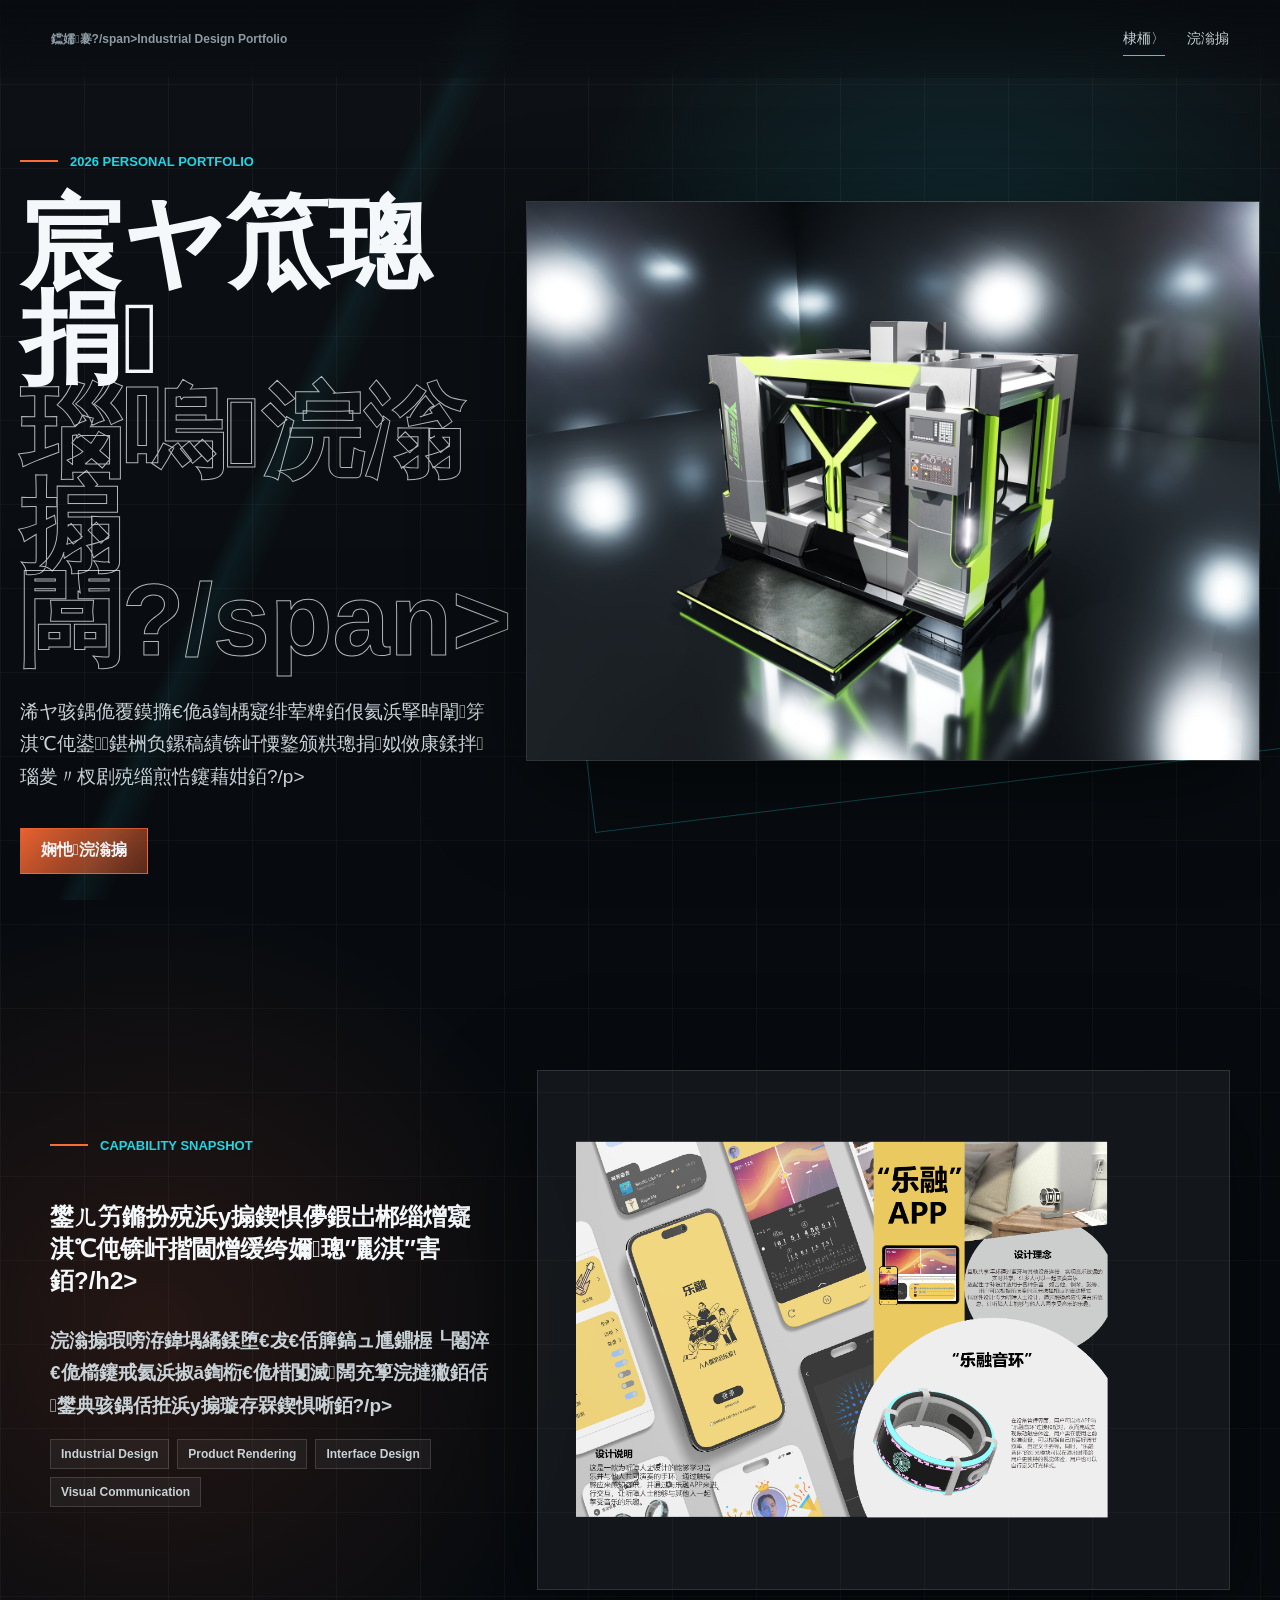
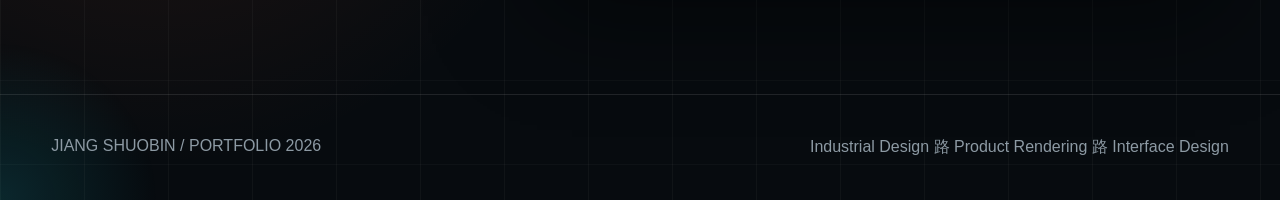
==== index.html @ 7f0d86ca "Add files via upload" ====
﻿<!doctype html>
<html lang="zh-CN">
<head>
  <meta charset="utf-8">
  <meta name="viewport" content="width=device-width, initial-scale=1">
  <title>钂嬬褰?| Industrial Design Portfolio 2026</title>
  <link rel="stylesheet" href="site.css">
</head>
<body>
  <header class="site-header">
    <a class="brand" href="index.html"><span>钂嬬褰?/span><span>Industrial Design Portfolio</span></a>
    <nav class="nav">
      <a class="active" href="index.html">棣栭〉</a>
      <a href="projects.html">浣滃搧</a>
    </nav>
  </header>

  <main class="page">
    <section class="hero">
      <div class="hero-copy reveal">
        <div class="eyebrow">2026 PERSONAL PORTFOLIO</div>
        <h1>宸ヤ笟璁捐<span>瑙嗚浣滃搧闆?/span></h1>
        <p class="lead">浠ヤ骇鍝佹覆鏌撱€佹ā鍧楀寲绯荤粺銆佷氦浜掔晫闈笌淇℃伅鍙鍖栦负鏍稿績锛屽憟鐜颁粠璁捐姒傚康鍒拌瑙夎〃杈剧殑缁煎悎鑳藉姏銆?/p>
        <div class="hero-actions">
          <a class="button primary" href="projects.html">娴忚浣滃搧</a>
        </div>
      </div>
      <div class="hero-visual reveal">
        <div class="orbital"></div>
        <div class="hero-frame" data-parallax="0.025">
          <img src="p01-cnc-hero.jpg" alt="鏁版帶鏈哄簥鍦烘櫙娓叉煋鍥?>
        </div>
        <div class="metrics">
          <div class="metric"><strong>06</strong><span>Selected Works</span></div>
          <div class="metric"><strong>3D</strong><span>Modeling & Rendering</span></div>
          <div class="metric"><strong>UX</strong><span>Product Interaction</span></div>
        </div>
      </div>
    </section>

    <section class="section feature reveal">
      <div>
        <div class="eyebrow">CAPABILITY SNAPSHOT</div>
        <h2>鐢ㄦ竻鏅扮殑浜у搧鍥惧儚鍜岀郴缁熷寲淇℃伅锛屽揩閫熷缓绔嬭璁″彲淇″害銆?/h2>
        <p class="lead">浣滃搧瑕嗙洊鍏堣繘鍒堕€犮€佸簲鎬ュ尰鐤楃┖闂淬€佹櫤鑳戒氦浜掓ā鍧椼€佹棤闅滅闊充箰浣撻獙銆佸鐢典骇鍝佸拰浜у搧璇存槑鍥惧唽銆?/p>
        <div class="tags">
          <span class="tag">Industrial Design</span>
          <span class="tag">Product Rendering</span>
          <span class="tag">Interface Design</span>
          <span class="tag">Visual Communication</span>
        </div>
      </div>
      <div class="feature-frame contain">
        <img src="p04-acoustic-system.png" alt="涔愯瀺闊崇幆绯荤粺璁捐">
      </div>
    </section>
  </main>

  <footer class="site-footer">
    <span>JIANG SHUOBIN / PORTFOLIO 2026</span>
    <span>Industrial Design 路 Product Rendering 路 Interface Design</span>
  </footer>
  <script src="site.js"></script>
</body>
</html>
---- site.css ----
:root {
  --bg: #070b0f;
  --panel: rgba(18, 26, 33, 0.72);
  --panel-strong: rgba(23, 34, 43, 0.92);
  --line: rgba(143, 226, 235, 0.18);
  --text: #f5f8fa;
  --muted: #8d9aa4;
  --soft: #c9d2d7;
  --cyan: #21d6e3;
  --orange: #ff6b35;
  --gold: #d6b16c;
  --max: 1180px;
}

* {
  box-sizing: border-box;
}

html {
  background: var(--bg);
  color: var(--text);
  font-family: "Inter", "Segoe UI", "Microsoft YaHei UI", "Microsoft YaHei", sans-serif;
  scroll-behavior: smooth;
}

body {
  margin: 0;
  min-height: 100vh;
  background:
    linear-gradient(90deg, rgba(255,255,255,0.035) 1px, transparent 1px) 0 0 / 84px 84px,
    linear-gradient(rgba(255,255,255,0.028) 1px, transparent 1px) 0 0 / 84px 84px,
    radial-gradient(circle at 75% 18%, rgba(33, 214, 227, 0.16), transparent 32vw),
    radial-gradient(circle at 12% 74%, rgba(255, 107, 53, 0.12), transparent 34vw),
    var(--bg);
  overflow-x: hidden;
}

body::before {
  content: "";
  position: fixed;
  inset: 0;
  pointer-events: none;
  background:
    linear-gradient(115deg, transparent 0 28%, rgba(33, 214, 227, 0.11) 29%, transparent 31% 100%),
    linear-gradient(rgba(255,255,255,0.035), rgba(255,255,255,0));
  mix-blend-mode: screen;
  opacity: 0.65;
  animation: scan 8s ease-in-out infinite alternate;
  z-index: 0;
}

a {
  color: inherit;
  text-decoration: none;
}

img {
  display: block;
  max-width: 100%;
}

.site-header {
  position: fixed;
  top: 0;
  left: 0;
  right: 0;
  z-index: 50;
  display: flex;
  align-items: center;
  justify-content: space-between;
  gap: 24px;
  padding: 22px clamp(20px, 4vw, 54px);
  background: linear-gradient(rgba(7, 11, 15, 0.84), rgba(7, 11, 15, 0.22));
  backdrop-filter: blur(16px);
}

.brand {
  display: grid;
  gap: 2px;
  font-weight: 800;
  letter-spacing: 0;
}

.brand span:last-child {
  color: var(--muted);
  font-size: 12px;
  font-weight: 600;
}

.nav {
  display: flex;
  align-items: center;
  gap: 22px;
  color: var(--soft);
  font-size: 14px;
}

.nav a {
  position: relative;
  padding: 8px 0;
}

.nav a::after {
  content: "";
  position: absolute;
  left: 0;
  right: 0;
  bottom: 0;
  height: 1px;
  background: var(--cyan);
  transform: scaleX(0);
  transform-origin: left;
  transition: transform 220ms ease;
}

.nav a:hover::after,
.nav a.active::after {
  transform: scaleX(1);
}

.page {
  position: relative;
  z-index: 1;
}

.section {
  width: min(var(--max), calc(100% - 40px));
  margin: 0 auto;
  padding: 104px 0;
}

.hero {
  min-height: 100vh;
  display: grid;
  grid-template-columns: minmax(320px, 0.78fr) minmax(360px, 1.22fr);
  align-items: center;
  gap: 36px;
  width: min(1240px, calc(100% - 40px));
  margin: 0 auto;
  padding: 120px 0 64px;
}

.hero-copy {
  padding: 28px 0;
}

.eyebrow {
  display: inline-flex;
  align-items: center;
  gap: 12px;
  margin-bottom: 28px;
  color: var(--cyan);
  font-size: 13px;
  font-weight: 800;
}

.eyebrow::before {
  content: "";
  width: 38px;
  height: 2px;
  background: var(--orange);
}

.hero h1,
.page-title h1 {
  margin: 0;
  font-size: clamp(54px, 8vw, 108px);
  line-height: 0.92;
  letter-spacing: 0;
}

.hero h1 span,
.page-title h1 span {
  display: block;
  color: transparent;
  -webkit-text-stroke: 1px rgba(245, 248, 250, 0.72);
}

.lead {
  max-width: 520px;
  margin: 28px 0 0;
  color: var(--soft);
  font-size: 19px;
  line-height: 1.72;
}

.hero-actions {
  display: flex;
  flex-wrap: wrap;
  gap: 14px;
  margin-top: 34px;
}

.button {
  display: inline-flex;
  align-items: center;
  justify-content: center;
  min-height: 46px;
  padding: 0 20px;
  border: 1px solid rgba(255,255,255,0.14);
  background: rgba(255,255,255,0.06);
  color: var(--text);
  font-weight: 800;
  transition: transform 180ms ease, border-color 180ms ease, background 180ms ease;
}

.button.primary {
  border-color: rgba(255, 107, 53, 0.7);
  background: linear-gradient(135deg, rgba(255, 107, 53, 0.9), rgba(255, 107, 53, 0.32));
}

.button:hover {
  transform: translateY(-2px);
  border-color: rgba(33, 214, 227, 0.7);
}

.hero-visual {
  position: relative;
  min-height: 620px;
  perspective: 1200px;
}

.hero-frame,
.feature-frame {
  position: relative;
  overflow: hidden;
  border: 1px solid rgba(255,255,255,0.12);
  background: rgba(255,255,255,0.05);
  box-shadow: 0 26px 100px rgba(0, 0, 0, 0.48);
}

.hero-frame {
  height: 560px;
  transform: rotateY(-8deg) rotateX(3deg);
  transform-origin: center;
}

.hero-frame img,
.feature-frame img {
  width: 100%;
  height: 100%;
  object-fit: cover;
}

.hero-frame::after,
.feature-frame::after,
.project-card::after {
  content: "";
  position: absolute;
  inset: 0;
  background: linear-gradient(110deg, transparent 0 42%, rgba(255,255,255,0.2) 48%, transparent 54% 100%);
  transform: translateX(-120%);
  animation: glint 5.8s ease-in-out infinite;
  pointer-events: none;
}

.orbital {
  position: absolute;
  border: 1px solid rgba(33, 214, 227, 0.32);
  inset: 56px -22px 30px 34px;
  transform: rotate(-7deg);
  pointer-events: none;
}

.metrics {
  position: absolute;
  left: -6px;
  bottom: 34px;
  display: grid;
  grid-template-columns: repeat(3, 1fr);
  gap: 1px;
  width: min(560px, 92%);
  border: 1px solid rgba(255,255,255,0.12);
  background: rgba(255,255,255,0.08);
  backdrop-filter: blur(18px);
}

.metric {
  padding: 18px;
  background: rgba(7, 11, 15, 0.78);
}

.metric strong {
  display: block;
  font-size: 28px;
  color: var(--text);
}

.metric span {
  color: var(--muted);
  font-size: 12px;
}

.page-title {
  width: min(var(--max), calc(100% - 40px));
  margin: 0 auto;
  padding: 154px 0 54px;
}

.page-title p {
  max-width: 740px;
}

.project-grid {
  display: grid;
  grid-template-columns: repeat(3, 1fr);
  gap: 18px;
}

.project-card {
  position: relative;
  overflow: hidden;
  min-height: 420px;
  border: 1px solid rgba(255,255,255,0.12);
  background: var(--panel);
  transition: transform 260ms ease, border-color 260ms ease;
}

.project-card:hover {
  transform: translateY(-8px);
  border-color: rgba(33, 214, 227, 0.56);
}

.project-card img {
  width: 100%;
  height: 270px;
  object-fit: cover;
  filter: saturate(0.95) contrast(1.05);
  transition: transform 500ms ease;
}

.project-card:hover img {
  transform: scale(1.05);
}

.project-card .content {
  padding: 22px;
}

.num {
  color: var(--orange);
  font-size: 13px;
  font-weight: 900;
}

.project-card h2,
.gallery-copy h2 {
  margin: 8px 0 10px;
  font-size: 28px;
  line-height: 1.18;
}

.tags {
  display: flex;
  flex-wrap: wrap;
  gap: 8px;
  margin-top: 16px;
}

.tag {
  border: 1px solid rgba(255,255,255,0.14);
  padding: 7px 10px;
  color: var(--soft);
  font-size: 12px;
  background: rgba(255,255,255,0.05);
}

.feature {
  display: grid;
  grid-template-columns: 0.78fr 1.22fr;
  gap: 44px;
  align-items: center;
}

.feature-frame {
  height: 520px;
}

.feature-frame.contain img {
  object-fit: contain;
  padding: 30px;
}

.project-nav {
  display: flex;
  gap: 10px;
  flex-wrap: wrap;
  margin-top: 24px;
}

.project-nav a {
  width: 44px;
  height: 38px;
  display: grid;
  place-items: center;
  border: 1px solid rgba(255,255,255,0.16);
  color: var(--muted);
}

.project-nav a.active,
.project-nav a:hover {
  color: var(--bg);
  background: var(--cyan);
  border-color: var(--cyan);
}

.gallery {
  display: grid;
  grid-template-columns: 1.15fr 0.85fr;
  gap: 16px;
  margin-top: 40px;
}

.gallery img {
  width: 100%;
  height: 360px;
  object-fit: cover;
  border: 1px solid rgba(255,255,255,0.12);
  background: rgba(255,255,255,0.04);
  transition: transform 280ms ease, filter 280ms ease;
}

.gallery img.contain {
  object-fit: contain;
  padding: 24px;
}

.gallery img.wide {
  grid-column: span 2;
  height: 520px;
}

.gallery img:hover {
  transform: translateY(-4px);
  filter: brightness(1.06);
}

.site-footer {
  position: relative;
  z-index: 1;
  display: flex;
  justify-content: space-between;
  gap: 20px;
  padding: 42px clamp(20px, 4vw, 54px);
  color: var(--muted);
  border-top: 1px solid rgba(255,255,255,0.1);
}

.reveal {
  opacity: 0;
  transform: translateY(28px);
  transition: opacity 620ms ease, transform 620ms ease;
}

.reveal.visible {
  opacity: 1;
  transform: translateY(0);
}

.cursor-light {
  position: fixed;
  width: 360px;
  height: 360px;
  pointer-events: none;
  border-radius: 50%;
  background: radial-gradient(circle, rgba(33,214,227,0.14), transparent 62%);
  transform: translate(-50%, -50%);
  z-index: 0;
}

@keyframes scan {
  from { transform: translateX(-4vw); opacity: 0.38; }
  to { transform: translateX(4vw); opacity: 0.78; }
}

@keyframes glint {
  0%, 42% { transform: translateX(-120%); }
  58%, 100% { transform: translateX(120%); }
}

@media (max-width: 900px) {
  .site-header {
    position: sticky;
    align-items: flex-start;
    flex-direction: column;
    padding: 18px 20px;
  }

  .nav {
    width: 100%;
    overflow-x: auto;
    gap: 16px;
    padding-bottom: 4px;
  }

  .hero,
  .feature,
  .gallery,

  .hero {
    min-height: auto;
    padding-top: 54px;
  }

  .hero-frame {
    height: 420px;
    transform: none;
  }

  .hero-visual {
    min-height: 470px;
  }

  .metrics {
    position: relative;
    left: 0;
    bottom: 0;
    width: 100%;
    grid-template-columns: 1fr;
    margin-top: 12px;
  }

  .project-grid {
    grid-template-columns: 1fr;
  }

  .feature-frame,
  .gallery img,
  .gallery img.wide {
    height: auto;
    min-height: 260px;
    grid-column: auto;
  }
}

@media (max-width: 560px) {
  .hero h1,
  .page-title h1 {
    font-size: 52px;
  }

  .section {
    padding: 64px 0;
  }

  .page-title {
    padding-top: 74px;
  }

  .project-card {
    min-height: 0;
  }

  .project-card img {
    height: 220px;
  }
}
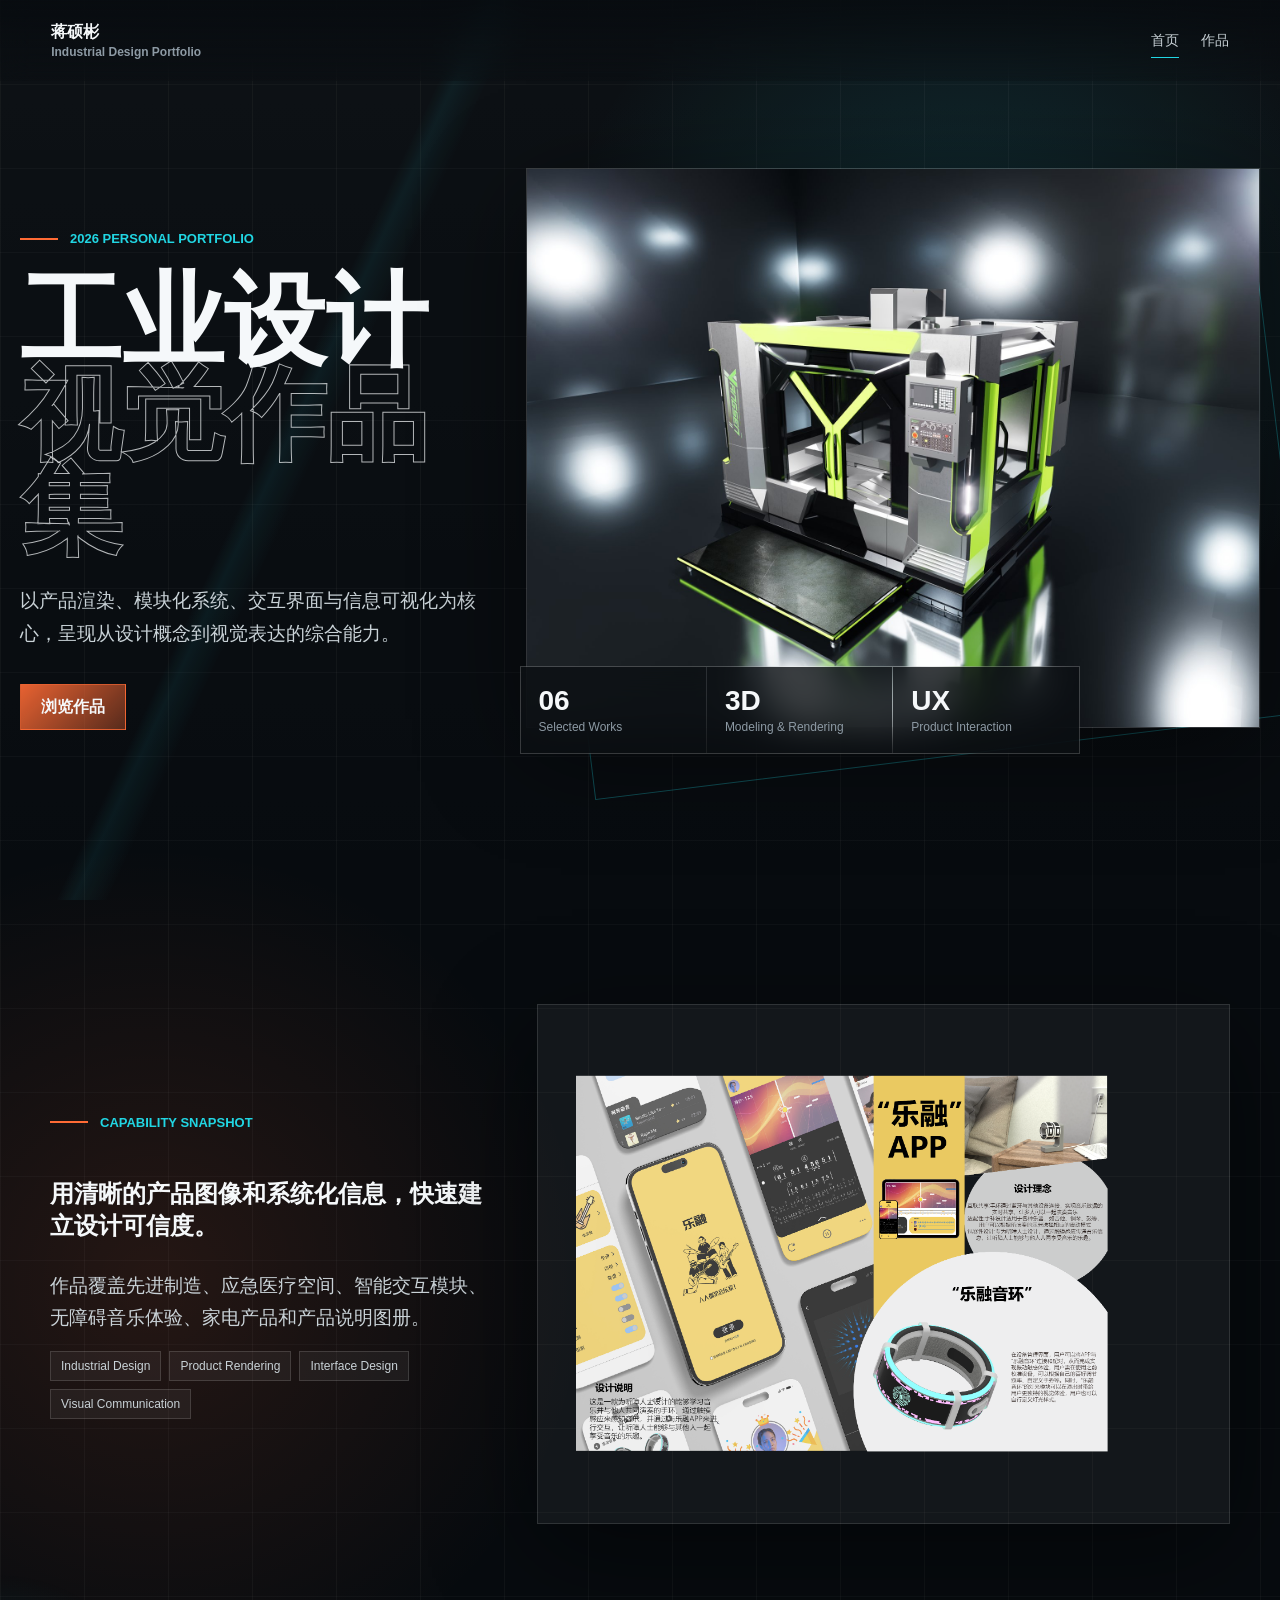
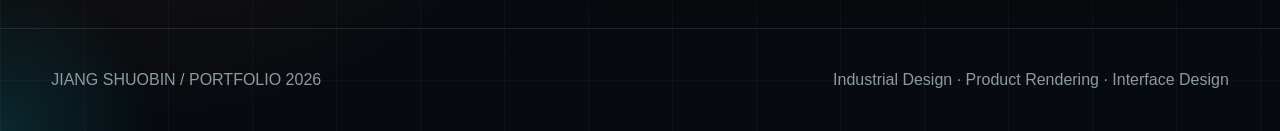
==== commit 77a98423: "Add files via upload" ====
--- a/index.html
+++ b/index.html
@@ -1,17 +1,17 @@
-﻿<!doctype html>
+<!doctype html>
 <html lang="zh-CN">
 <head>
   <meta charset="utf-8">
   <meta name="viewport" content="width=device-width, initial-scale=1">
-  <title>钂嬬褰?| Industrial Design Portfolio 2026</title>
+  <title>蒋硕彬 | Industrial Design Portfolio 2026</title>
   <link rel="stylesheet" href="site.css">
 </head>
 <body>
   <header class="site-header">
-    <a class="brand" href="index.html"><span>钂嬬褰?/span><span>Industrial Design Portfolio</span></a>
+    <a class="brand" href="index.html"><span>蒋硕彬</span><span>Industrial Design Portfolio</span></a>
     <nav class="nav">
-      <a class="active" href="index.html">棣栭〉</a>
-      <a href="projects.html">浣滃搧</a>
+      <a class="active" href="index.html">首页</a>
+      <a href="projects.html">作品</a>
     </nav>
   </header>
 
@@ -19,16 +19,16 @@
     <section class="hero">
       <div class="hero-copy reveal">
         <div class="eyebrow">2026 PERSONAL PORTFOLIO</div>
-        <h1>宸ヤ笟璁捐<span>瑙嗚浣滃搧闆?/span></h1>
-        <p class="lead">浠ヤ骇鍝佹覆鏌撱€佹ā鍧楀寲绯荤粺銆佷氦浜掔晫闈笌淇℃伅鍙鍖栦负鏍稿績锛屽憟鐜颁粠璁捐姒傚康鍒拌瑙夎〃杈剧殑缁煎悎鑳藉姏銆?/p>
+        <h1>工业设计<span>视觉作品集</span></h1>
+        <p class="lead">以产品渲染、模块化系统、交互界面与信息可视化为核心，呈现从设计概念到视觉表达的综合能力。</p>
         <div class="hero-actions">
-          <a class="button primary" href="projects.html">娴忚浣滃搧</a>
+          <a class="button primary" href="projects.html">浏览作品</a>
         </div>
       </div>
       <div class="hero-visual reveal">
         <div class="orbital"></div>
         <div class="hero-frame" data-parallax="0.025">
-          <img src="p01-cnc-hero.jpg" alt="鏁版帶鏈哄簥鍦烘櫙娓叉煋鍥?>
+          <img src="p01-cnc-hero.jpg" alt="数控机床场景渲染图">
         </div>
         <div class="metrics">
           <div class="metric"><strong>06</strong><span>Selected Works</span></div>
@@ -41,8 +41,8 @@
     <section class="section feature reveal">
       <div>
         <div class="eyebrow">CAPABILITY SNAPSHOT</div>
-        <h2>鐢ㄦ竻鏅扮殑浜у搧鍥惧儚鍜岀郴缁熷寲淇℃伅锛屽揩閫熷缓绔嬭璁″彲淇″害銆?/h2>
-        <p class="lead">浣滃搧瑕嗙洊鍏堣繘鍒堕€犮€佸簲鎬ュ尰鐤楃┖闂淬€佹櫤鑳戒氦浜掓ā鍧椼€佹棤闅滅闊充箰浣撻獙銆佸鐢典骇鍝佸拰浜у搧璇存槑鍥惧唽銆?/p>
+        <h2>用清晰的产品图像和系统化信息，快速建立设计可信度。</h2>
+        <p class="lead">作品覆盖先进制造、应急医疗空间、智能交互模块、无障碍音乐体验、家电产品和产品说明图册。</p>
         <div class="tags">
           <span class="tag">Industrial Design</span>
           <span class="tag">Product Rendering</span>
@@ -51,16 +51,15 @@
         </div>
       </div>
       <div class="feature-frame contain">
-        <img src="p04-acoustic-system.png" alt="涔愯瀺闊崇幆绯荤粺璁捐">
+        <img src="p04-acoustic-system.png" alt="乐融音环系统设计">
       </div>
     </section>
   </main>
 
   <footer class="site-footer">
     <span>JIANG SHUOBIN / PORTFOLIO 2026</span>
-    <span>Industrial Design 路 Product Rendering 路 Interface Design</span>
+    <span>Industrial Design · Product Rendering · Interface Design</span>
   </footer>
   <script src="site.js"></script>
 </body>
 </html>
-
